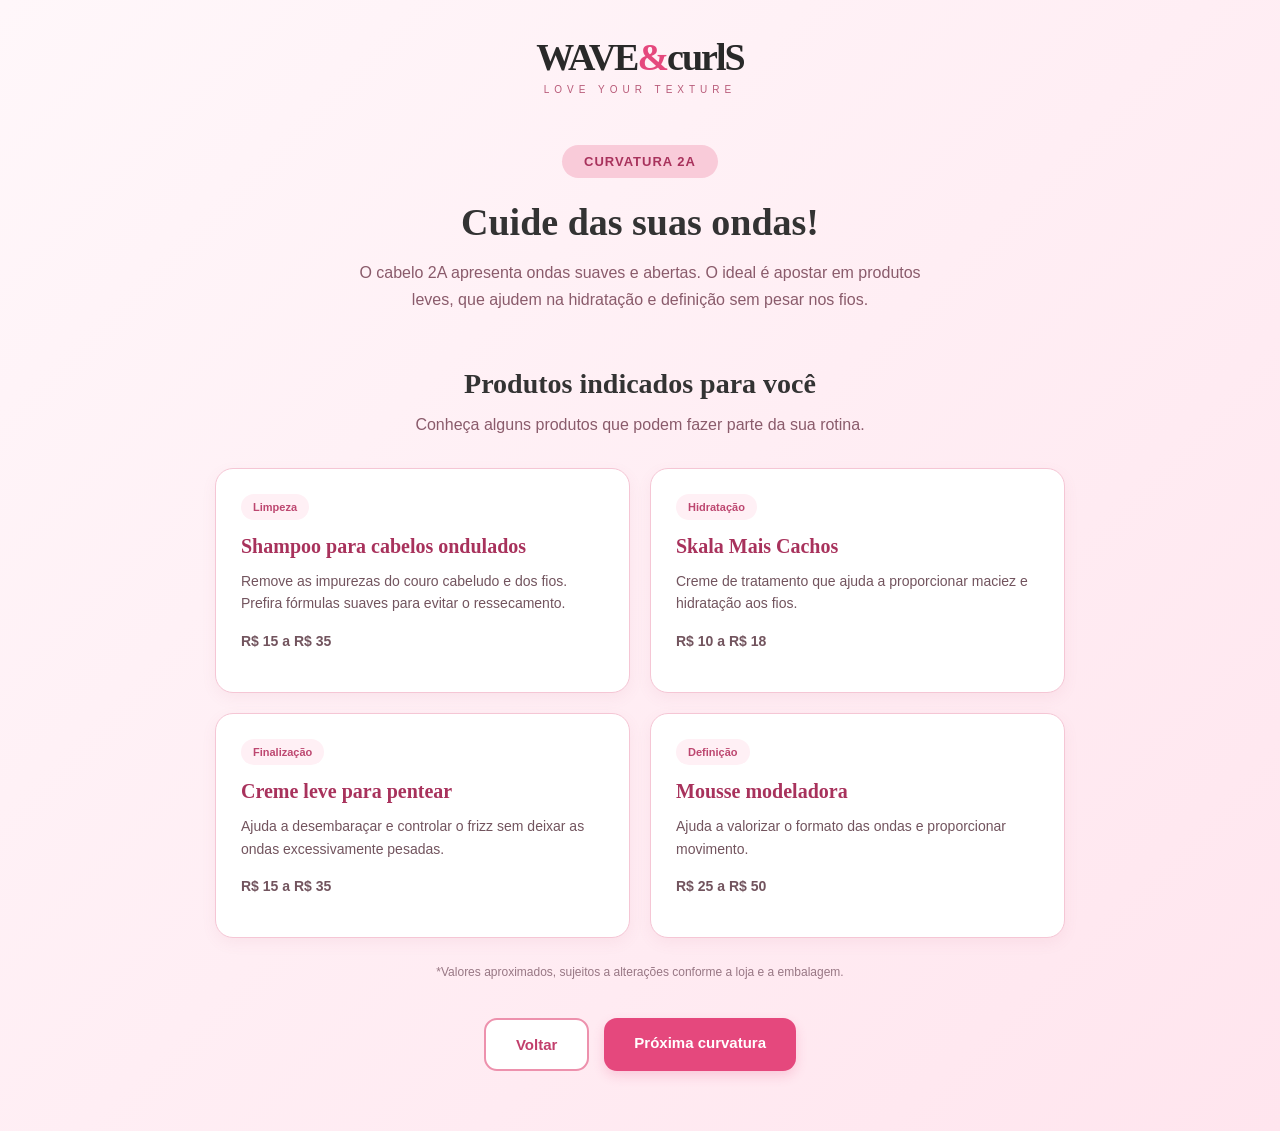
==== 2A.html @ d2295a30 "feat: adiciona novas páginas e atualiza o projeto" ====
<!DOCTYPE html>
<html lang="pt-BR">
<head>
<meta charset="UTF-8">
<meta name="viewport" content="width=device-width, initial-scale=1.0">
<title>WAVE&curlS - Curvatura 2A</title>
<link rel="stylesheet" href="curvaturas-produtos.css">
</head>
<body>

<header class="cabecalho">
    <div class="logo">WAVE<span>&</span>curlS</div>
    <p class="subtitulo">LOVE YOUR TEXTURE</p>
</header>

<main class="container">

<span class="identificacao">CURVATURA 2A</span>

<h1>Cuide das suas ondas!</h1>

<p class="descricao">
O cabelo 2A apresenta ondas suaves e abertas.
O ideal é apostar em produtos leves, que ajudem
na hidratação e definição sem pesar nos fios.
</p>

<section class="secao-produtos">

<h2>Produtos indicados para você</h2>
<p class="texto-secao">Conheça alguns produtos que podem fazer parte da sua rotina.</p>

<div class="lista-produtos">

<div class="produto">
<span class="categoria">Limpeza</span>
<h3>Shampoo para cabelos ondulados</h3>
<p>Remove as impurezas do couro cabeludo e dos fios. Prefira fórmulas suaves para evitar o ressecamento.</p>
<p class="preco">R$ 15 a R$ 35</p>
</div>

<div class="produto">
<span class="categoria">Hidratação</span>
<h3>Skala Mais Cachos</h3>
<p>Creme de tratamento que ajuda a proporcionar maciez e hidratação aos fios.</p>
<p class="preco">R$ 10 a R$ 18</p>
</div>

<div class="produto">
<span class="categoria">Finalização</span>
<h3>Creme leve para pentear</h3>
<p>Ajuda a desembaraçar e controlar o frizz sem deixar as ondas excessivamente pesadas.</p>
<p class="preco">R$ 15 a R$ 35</p>
</div>

<div class="produto">
<span class="categoria">Definição</span>
<h3>Mousse modeladora</h3>
<p>Ajuda a valorizar o formato das ondas e proporcionar movimento.</p>
<p class="preco">R$ 25 a R$ 50</p>
</div>

</div>
</section>

<p class="aviso">*Valores aproximados, sujeitos a alterações conforme a loja e a embalagem.</p>

<div class="botoes">
<a href="curvaturas.html" class="botao voltar">Voltar</a>
<a href="2B.html" class="botao continuar">Próxima curvatura</a>
</div>

</main>
</body>
</html>
---- curvaturas-produtos.css ----
* {
    margin: 0;
    padding: 0;
    box-sizing: border-box;
}

body {
    font-family: Arial, sans-serif;
    background: linear-gradient(135deg, #fff7fa, #ffe5ee);
    min-height: 100vh;
    color: #333;
}

.cabecalho {
    text-align: center;
    padding: 35px 20px 15px;
}

.logo {
    font-family: Georgia, serif;
    font-size: 38px;
    font-weight: bold;
    letter-spacing: -2px;
    color: #292929;
}

.logo span {
    color: #e5487d;
}

.subtitulo {
    font-size: 10px;
    letter-spacing: 5px;
    color: #b85a78;
    margin-top: 5px;
}

.container {
    width: 90%;
    max-width: 850px;
    margin: 35px auto 60px;
    text-align: center;
}

.identificacao {
    display: inline-block;
    background: #f9cbd9;
    color: #a8325c;
    padding: 9px 22px;
    border-radius: 30px;
    font-size: 13px;
    font-weight: bold;
    letter-spacing: 1px;
}

h1 {
    font-family: Georgia, serif;
    font-size: 38px;
    margin: 22px 0 15px;
    color: #333;
}

.descricao {
    color: #8a5b6b;
    font-size: 16px;
    line-height: 1.7;
    max-width: 600px;
    margin: 0 auto;
}

.secao-produtos {
    margin-top: 55px;
}

.secao-produtos h2 {
    font-family: Georgia, serif;
    font-size: 28px;
    margin-bottom: 12px;
}

.texto-secao {
    color: #8a5b6b;
    margin-bottom: 30px;
    line-height: 1.6;
}

.lista-produtos {
    display: grid;
    grid-template-columns: repeat(2, 1fr);
    gap: 20px;
    text-align: left;
}

.produto {
    background: white;
    padding: 25px;
    border: 1px solid #f5c6d5;
    border-radius: 18px;
    box-shadow: 0 5px 15px rgba(180, 80, 115, 0.07);
    transition: 0.2s;
}

.produto:hover {
    transform: translateY(-4px);
    box-shadow: 0 8px 20px rgba(180, 80, 115, 0.12);
}

.produto h3 {
    font-family: Georgia, serif;
    font-size: 20px;
    color: #a8325c;
    margin-bottom: 12px;
}

.produto p {
    font-size: 14px;
    color: #72545e;
    line-height: 1.6;
    margin-bottom: 15px;
}

.categoria {
    display: inline-block;
    background: #fff0f5;
    color: #bd4770;
    padding: 7px 12px;
    border-radius: 20px;
    font-size: 11px;
    font-weight: bold;
    margin-bottom: 15px;
}

.preco {
    font-size: 18px;
    color: #c23f6c;
    font-weight: bold;
}

.aviso {
    font-size: 12px;
    color: #987784;
    margin-top: 25px;
    line-height: 1.6;
}

.botoes {
    display: flex;
    justify-content: center;
    gap: 15px;
    margin-top: 35px;
}

.botao {
    padding: 16px 30px;
    border: none;
    border-radius: 13px;
    font-size: 15px;
    font-weight: bold;
    cursor: pointer;
    transition: 0.2s;
    text-decoration: none;
}

.voltar {
    background: white;
    color: #c23f6c;
    border: 2px solid #ed91ad;
}

.continuar {
    background: #e5487d;
    color: white;
    box-shadow: 0 5px 12px rgba(229, 72, 125, 0.20);
}

.botao:hover {
    transform: translateY(-3px);
}

@media (max-width: 600px) {

    .logo {
        font-size: 32px;
    }

    .container {
        margin-top: 25px;
    }

    h1 {
        font-size: 29px;
    }

    .descricao {
        font-size: 14px;
    }

    .secao-produtos h2 {
        font-size: 24px;
    }

    .lista-produtos {
        grid-template-columns: 1fr;
    }

    .botoes {
        flex-direction: column;
    }

    .botao {
        width: 100%;
    }
}
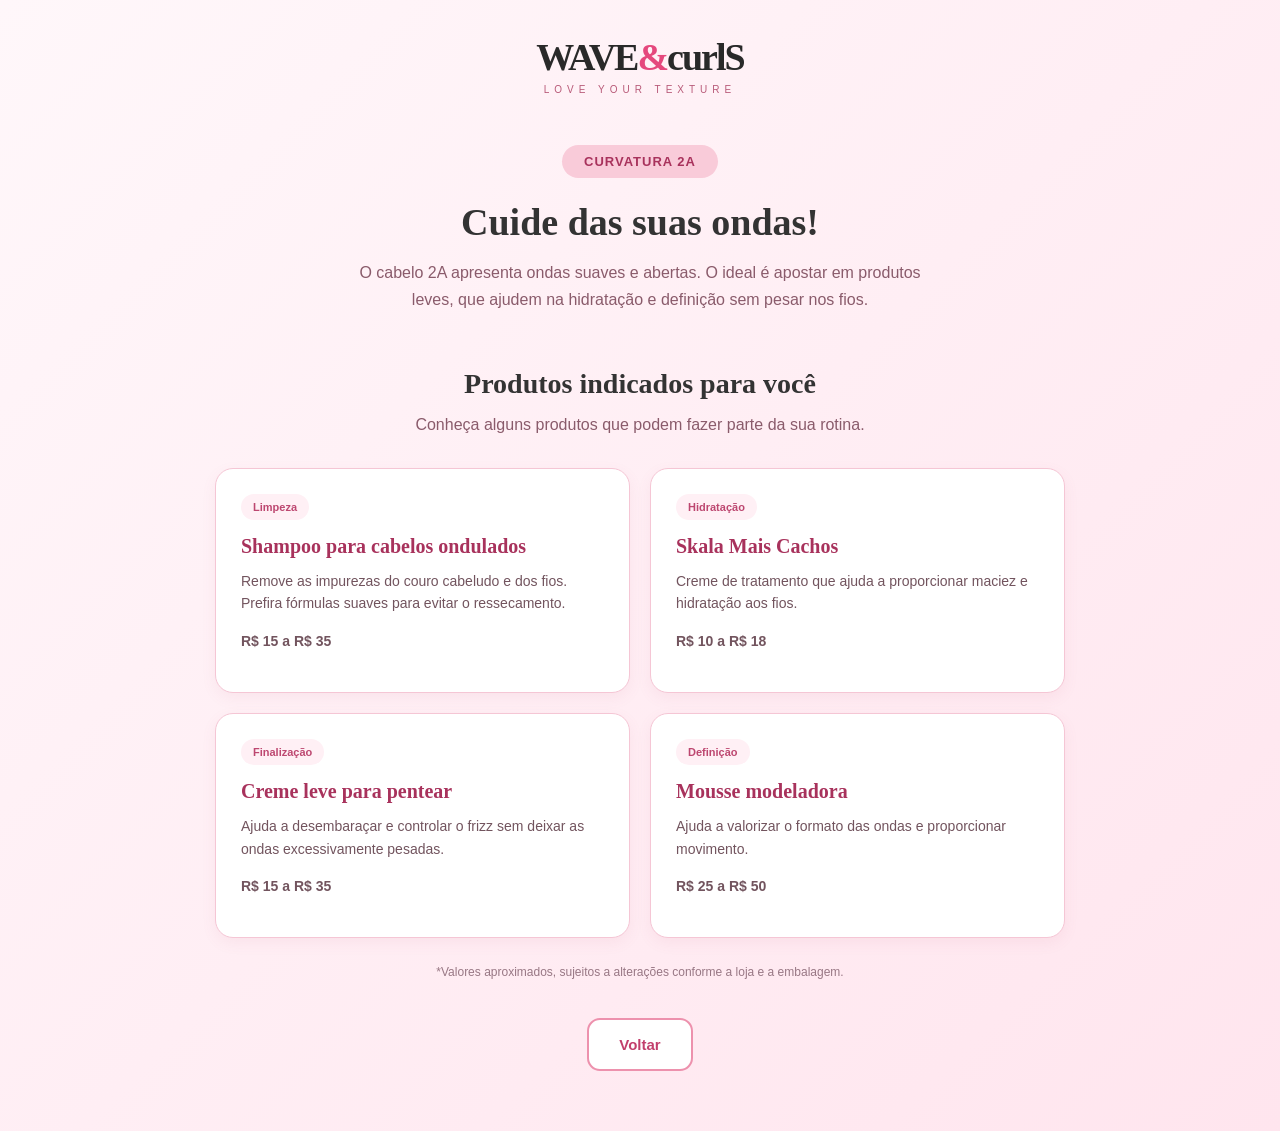
==== commit 3986a661: "excluir botão" ====
--- a/2A.html
+++ b/2A.html
@@ -68,7 +68,7 @@
 
 <div class="botoes">
 <a href="curvaturas.html" class="botao voltar">Voltar</a>
-<a href="2B.html" class="botao continuar">Próxima curvatura</a>
+
 </div>
 
 </main>
